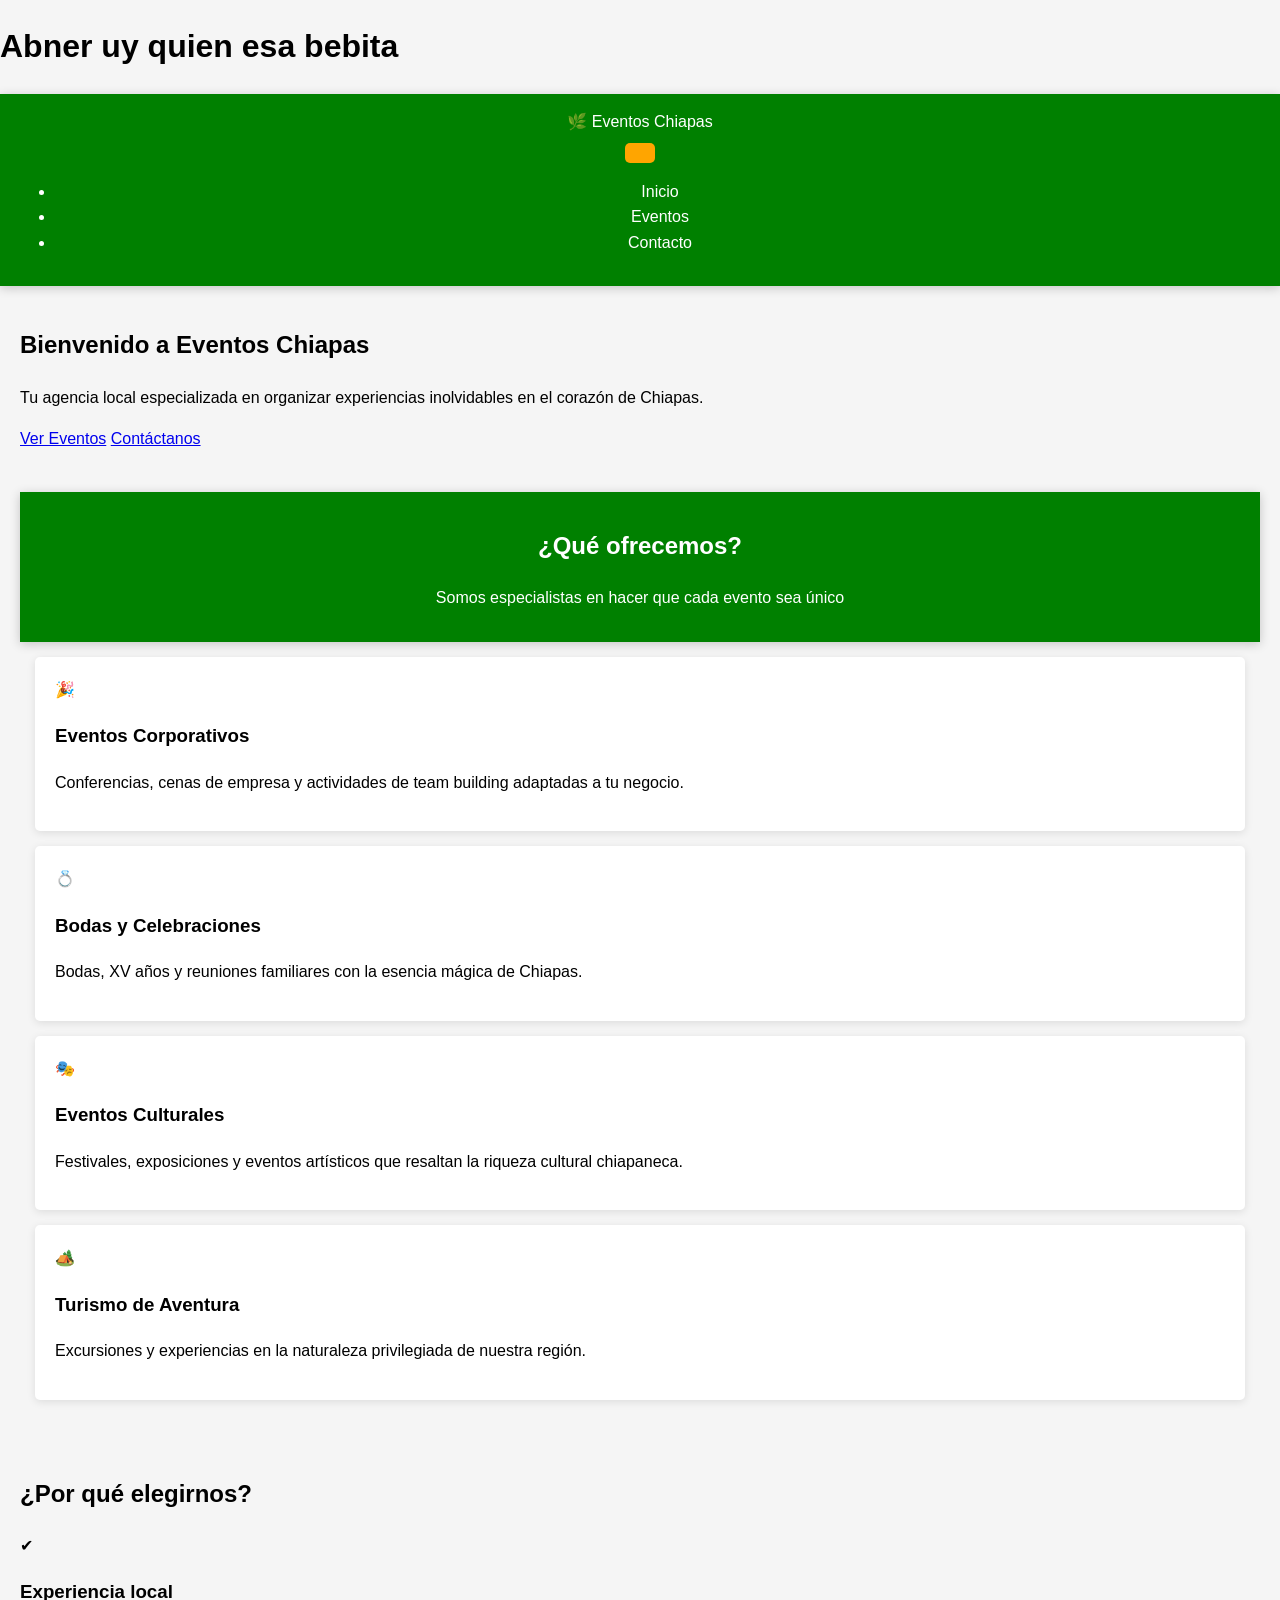
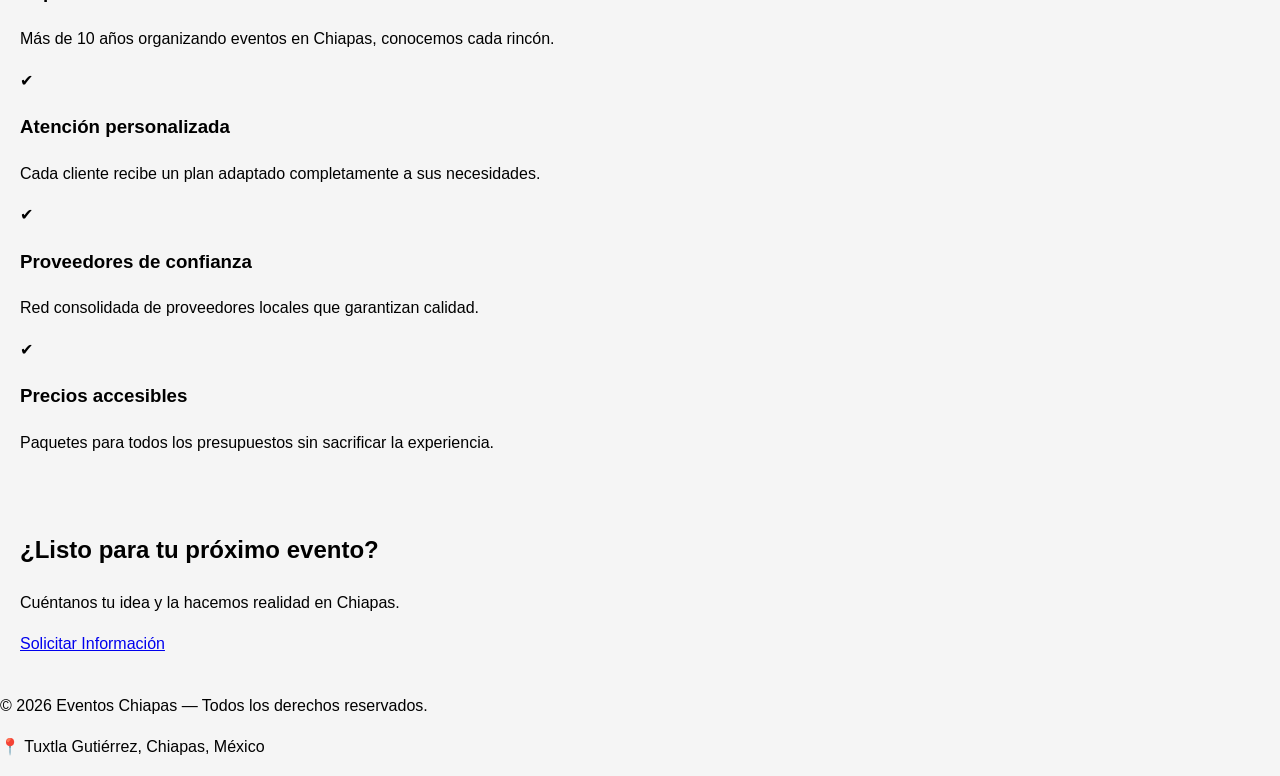
==== index.html @ 65fc5640 "Estructura final del proyecto web" ====
<!DOCTYPE html>
<html lang="es">
<head>
  <meta charset="UTF-8" />
  <meta name="viewport" content="width=device-width, initial-scale=1.0" />
  <title>Eventos Chiapas | Organización de Eventos y Experiencias Unicas</title>
<h1>Abner uy quien esa bebita</h1>
  <meta name="description" content="Agencia local especializada en la organización de bodas, eventos corporativos, culturales y turismo de aventura en Chiapas. ¡Haz tu evento inolvidable!">
  
  <!-- Google Fonts para mejorar la tipografía -->
  <link rel="preconnect" href="https://fonts.googleapis.com">
  <link rel="preconnect" href="https://fonts.gstatic.com" crossorigin>
  <link href="https://fonts.googleapis.com/css2?family=Montserrat:wght@400;600;700&family=Open+Sans:wght@400;600&display=swap" rel="stylesheet">
  
  <!-- Iconos de FontAwesome (Opcional, reemplaza los emojis para un look más pro) -->
  <link rel="stylesheet" href="https://cdnjs.cloudflare.com/ajax/libs/font-awesome/6.4.0/css/all.min.css" />
  
  <link rel="stylesheet" href="css/style.css" />
</head>
<body>

  <!-- NAVEGACIÓN -->
  <header class="site-header">
    <nav class="navbar" aria-label="Menú principal">
      <div class="nav-logo">
        <span class="logo-icon" aria-hidden="true">🌿</span> Eventos Chiapas
      </div>
      <button class="nav-toggle" id="navToggle" aria-label="Abrir menú de navegación" aria-expanded="false">
        <span class="hamburger"></span>
      </button>
      <ul class="nav-links" id="navLinks">
        <li><a href="index.html" class="nav-link active">Inicio</a></li>
        <li><a href="eventos.html" class="nav-link">Eventos</a></li>
        <li><a href="contacto.html" class="nav-link">Contacto</a></li>
      </ul>
    </nav>
  </header>

  <main>
    <!-- HERO -->
    <section class="hero" aria-label="Introducción">
      <div class="hero-content">
        <h1>Bienvenido a <span>Eventos Chiapas</span></h1>
        <p>Tu agencia local especializada en organizar experiencias inolvidables en el corazón de Chiapas.</p>
        <div class="hero-actions">
          <a href="eventos.html" class="btn btn-primary">Ver Eventos</a>
          <a href="contacto.html" class="btn btn-outline">Contáctanos</a>
        </div>
      </div>
    </section>

    <!-- SERVICIOS -->
    <section class="section" id="servicios">
      <div class="container">
        <header class="section-header">
          <h2 class="section-title">¿Qué ofrecemos?</h2>
          <p class="section-subtitle">Somos especialistas en hacer que cada evento sea único</p>
        </header>
        
        <div class="cards-grid">
          <article class="card">
            <div class="card-icon" aria-hidden="true">🎉</div>
            <h3>Eventos Corporativos</h3>
            <p>Conferencias, cenas de empresa y actividades de team building adaptadas a tu negocio.</p>
          </article>
          
          <article class="card">
            <div class="card-icon" aria-hidden="true">💍</div>
            <h3>Bodas y Celebraciones</h3>
            <p>Bodas, XV años y reuniones familiares con la esencia mágica de Chiapas.</p>
          </article>
          
          <article class="card">
            <div class="card-icon" aria-hidden="true">🎭</div>
            <h3>Eventos Culturales</h3>
            <p>Festivales, exposiciones y eventos artísticos que resaltan la riqueza cultural chiapaneca.</p>
          </article>
          
          <article class="card">
            <div class="card-icon" aria-hidden="true">🏕️</div>
            <h3>Turismo de Aventura</h3>
            <p>Excursiones y experiencias en la naturaleza privilegiada de nuestra región.</p>
          </article>
        </div>
      </div>
    </section>

    <!-- POR QUÉ ELEGIRNOS -->
    <section class="section section-alt" id="valores">
      <div class="container">
        <h2 class="section-title">¿Por qué elegirnos?</h2>
        <div class="features-list">
          <div class="feature-item">
            <span class="feature-check" aria-hidden="true">✔</span>
            <div>
              <h3>Experiencia local</h3>
              <p>Más de 10 años organizando eventos en Chiapas, conocemos cada rincón.</p>
            </div>
          </div>
          <div class="feature-item">
            <span class="feature-check" aria-hidden="true">✔</span>
            <div>
              <h3>Atención personalizada</h3>
              <p>Cada cliente recibe un plan adaptado completamente a sus necesidades.</p>
            </div>
          </div>
          <div class="feature-item">
            <span class="feature-check" aria-hidden="true">✔</span>
            <div>
              <h3>Proveedores de confianza</h3>
              <p>Red consolidada de proveedores locales que garantizan calidad.</p>
            </div>
          </div>
          <div class="feature-item">
            <span class="feature-check" aria-hidden="true">✔</span>
            <div>
              <h3>Precios accesibles</h3>
              <p>Paquetes para todos los presupuestos sin sacrificar la experiencia.</p>
            </div>
          </div>
        </div>
      </div>
    </section>

    <!-- CTA -->
    <section class="cta-section" aria-label="Llamado a la acción">
      <div class="container">
        <h2>¿Listo para tu próximo evento?</h2>
        <p>Cuéntanos tu idea y la hacemos realidad en Chiapas.</p>
        <a href="contacto.html" class="btn btn-secondary">Solicitar Información</a>
      </div>
    </section>
  </main>

  <!-- FOOTER -->
  <footer class="footer">
    <div class="container footer-content">
      <p>&copy; 2026 Eventos Chiapas — Todos los derechos reservados.</p>
      <p class="footer-location"><span aria-hidden="true">📍</span> Tuxtla Gutiérrez, Chiapas, México</p>
    </div>
  </footer>

  <script src="js/script.js"></script>
</body>
</html>
---- css/style.css ----
/* Estilos básicos */

body{
    font-family: Arial, sans-serif;
    background-color: #f5f5f5;
    margin: 0;
    padding: 0;
}

header{
    background-color: green;
    color: white;
    padding: 15px;
    text-align: center;
}

nav a{
    color: white;
    margin: 10px;
    text-decoration: none;
}

section{
    padding: 20px;
}

.card{
    background-color: white;
    padding: 20px;
    margin: 15px;
    border-radius: 5px;
}

/* Mejoras visuales */

body{
    line-height: 1.6;
}

header{
    box-shadow: 0 2px 10px rgba(0,0,0,0.2);
}

nav a:hover{
    color: yellow;
}

.card{
    transition: 0.3s;
    box-shadow: 0 2px 8px rgba(0,0,0,0.1);
}

.card:hover{
    transform: translateY(-5px);
}

button{
    background-color: orange;
    border: none;
    padding: 10px 15px;
    border-radius: 5px;
    cursor: pointer;
}
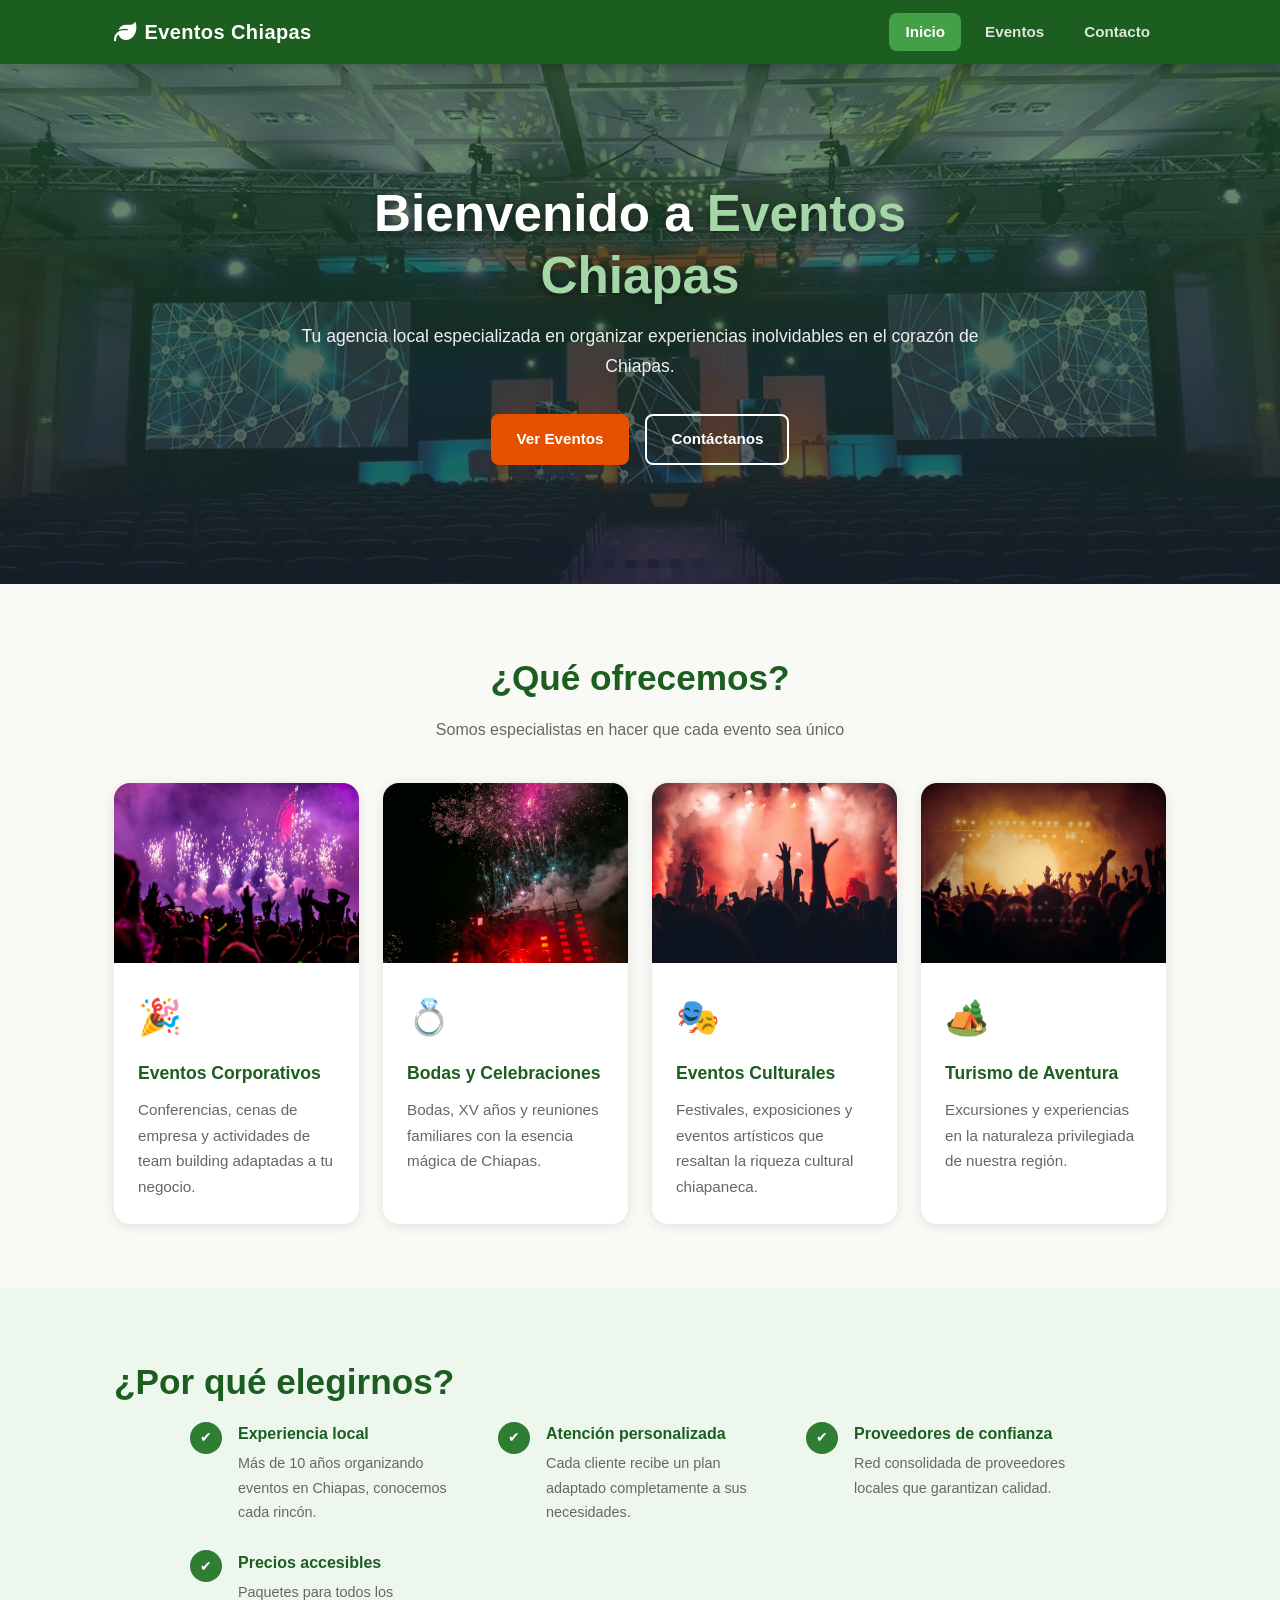
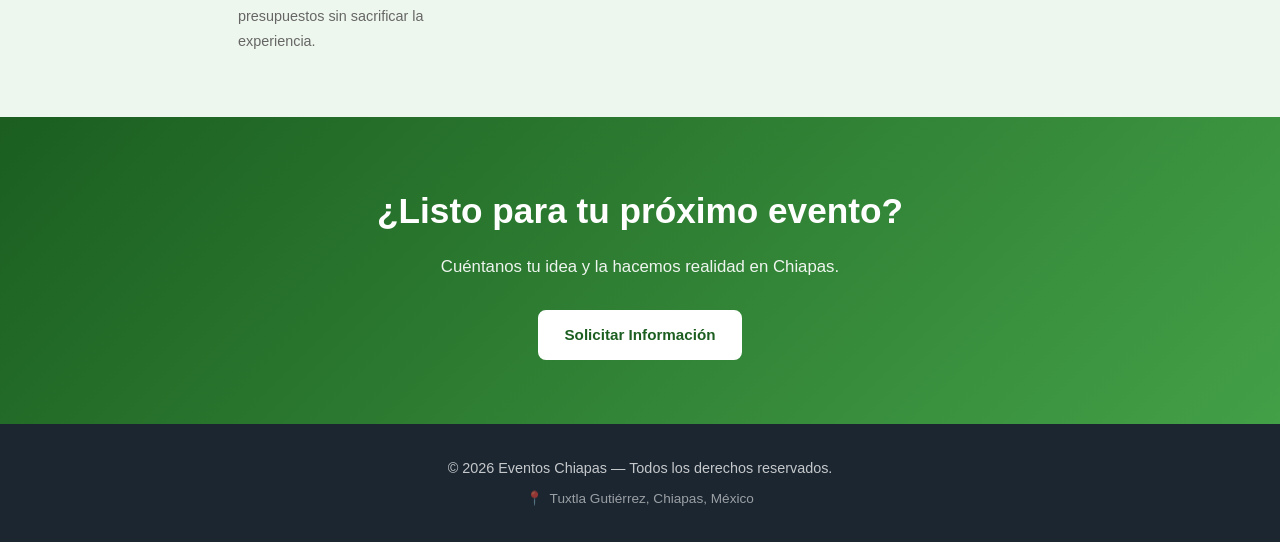
==== commit 2e3b98c6: "Commit_final" ====
--- a/index.html
+++ b/index.html
@@ -3,8 +3,7 @@
 <head>
   <meta charset="UTF-8" />
   <meta name="viewport" content="width=device-width, initial-scale=1.0" />
-  <title>Eventos Chiapas | Organización de Eventos y Experiencias Unicas</title>
-<h1>Abner uy quien esa bebita</h1>
+  <title>Eventos Chiapas | Organización de Eventos y Experiencias Únicas</title>
   <meta name="description" content="Agencia local especializada en la organización de bodas, eventos corporativos, culturales y turismo de aventura en Chiapas. ¡Haz tu evento inolvidable!">
   
   <!-- Google Fonts para mejorar la tipografía -->
@@ -23,7 +22,7 @@
   <header class="site-header">
     <nav class="navbar" aria-label="Menú principal">
       <div class="nav-logo">
-        <span class="logo-icon" aria-hidden="true">🌿</span> Eventos Chiapas
+        <i class="fa-solid fa-leaf logo-icon" aria-hidden="true"></i> Eventos Chiapas
       </div>
       <button class="nav-toggle" id="navToggle" aria-label="Abrir menú de navegación" aria-expanded="false">
         <span class="hamburger"></span>
@@ -59,27 +58,39 @@
         
         <div class="cards-grid">
           <article class="card">
-            <div class="card-icon" aria-hidden="true">🎉</div>
-            <h3>Eventos Corporativos</h3>
-            <p>Conferencias, cenas de empresa y actividades de team building adaptadas a tu negocio.</p>
+            <img src="img/evento-similar-1.jpg" alt="Eventos Corporativos" class="card-img" />
+            <div class="card-body">
+              <div class="card-icon" aria-hidden="true">🎉</div>
+              <h3>Eventos Corporativos</h3>
+              <p>Conferencias, cenas de empresa y actividades de team building adaptadas a tu negocio.</p>
+            </div>
           </article>
           
           <article class="card">
-            <div class="card-icon" aria-hidden="true">💍</div>
-            <h3>Bodas y Celebraciones</h3>
-            <p>Bodas, XV años y reuniones familiares con la esencia mágica de Chiapas.</p>
+            <img src="img/evento-similar-2.jpg" alt="Bodas y Celebraciones" class="card-img" />
+            <div class="card-body">
+              <div class="card-icon" aria-hidden="true">💍</div>
+              <h3>Bodas y Celebraciones</h3>
+              <p>Bodas, XV años y reuniones familiares con la esencia mágica de Chiapas.</p>
+            </div>
           </article>
           
           <article class="card">
-            <div class="card-icon" aria-hidden="true">🎭</div>
-            <h3>Eventos Culturales</h3>
-            <p>Festivales, exposiciones y eventos artísticos que resaltan la riqueza cultural chiapaneca.</p>
+            <img src="img/evento-similar-3.jpg" alt="Eventos Culturales" class="card-img" />
+            <div class="card-body">
+              <div class="card-icon" aria-hidden="true">🎭</div>
+              <h3>Eventos Culturales</h3>
+              <p>Festivales, exposiciones y eventos artísticos que resaltan la riqueza cultural chiapaneca.</p>
+            </div>
           </article>
           
           <article class="card">
-            <div class="card-icon" aria-hidden="true">🏕️</div>
-            <h3>Turismo de Aventura</h3>
-            <p>Excursiones y experiencias en la naturaleza privilegiada de nuestra región.</p>
+            <img src="img/evento-similar-4.jpg" alt="Turismo de Aventura" class="card-img" />
+            <div class="card-body">
+              <div class="card-icon" aria-hidden="true">🏕️</div>
+              <h3>Turismo de Aventura</h3>
+              <p>Excursiones y experiencias en la naturaleza privilegiada de nuestra región.</p>
+            </div>
           </article>
         </div>
       </div>
--- a/css/style.css
+++ b/css/style.css
@@ -1,63 +1,850 @@
-/* Estilos básicos */
-
-body{
-    font-family: Arial, sans-serif;
-    background-color: #f5f5f5;
-    margin: 0;
-    padding: 0;
-}
-
-header{
-    background-color: green;
-    color: white;
-    padding: 15px;
-    text-align: center;
-}
-
-nav a{
-    color: white;
-    margin: 10px;
-    text-decoration: none;
-}
-
-section{
-    padding: 20px;
-}
-
-.card{
-    background-color: white;
-    padding: 20px;
-    margin: 15px;
-    border-radius: 5px;
-}
-
-/* Mejoras visuales */
-
-body{
-    line-height: 1.6;
-}
-
-header{
-    box-shadow: 0 2px 10px rgba(0,0,0,0.2);
-}
-
-nav a:hover{
-    color: yellow;
-}
-
-.card{
-    transition: 0.3s;
-    box-shadow: 0 2px 8px rgba(0,0,0,0.1);
-}
-
-.card:hover{
-    transform: translateY(-5px);
-}
-
-button{
-    background-color: orange;
-    border: none;
-    padding: 10px 15px;
-    border-radius: 5px;
-    cursor: pointer;
+/* ============================================
+   EVENTOS CHIAPAS — Estilos Completos
+   ============================================ */
+
+/* ==============================
+   VARIABLES Y RESET
+   ============================== */
+:root {
+  --color-primary:       #2E7D32;
+  --color-primary-dark:  #1B5E20;
+  --color-primary-light: #43A047;
+  --color-accent:        #E65100;
+  --color-accent-light:  #FF6F00;
+  --color-dark:          #1B2631;
+  --color-text:          #333333;
+  --color-text-muted:    #666666;
+  --color-bg:            #F9F9F6;
+  --color-bg-alt:        #EEF7EE;
+  --color-white:         #FFFFFF;
+  --color-border:        #DDE8DD;
+
+  --font-heading: 'Montserrat', Arial, sans-serif;
+  --font-body:    'Open Sans', Arial, sans-serif;
+
+  --radius:    8px;
+  --radius-lg: 16px;
+  --shadow:       0 2px 12px rgba(0,0,0,0.10);
+  --shadow-hover: 0 8px 24px rgba(0,0,0,0.15);
+  --transition: 0.3s ease;
+
+  --max-width:      1100px;
+  --section-padding: 4rem 1.5rem;
+}
+
+*, *::before, *::after {
+  box-sizing: border-box;
+  margin: 0;
+  padding: 0;
+}
+
+html { scroll-behavior: smooth; }
+
+body {
+  font-family: var(--font-body);
+  background-color: var(--color-bg);
+  color: var(--color-text);
+  line-height: 1.7;
+}
+
+img {
+  display: block;
+  max-width: 100%;
+  height: auto;
+}
+
+a { color: inherit; text-decoration: none; }
+
+/* ==============================
+   CONTAINER
+   ============================== */
+.container {
+  max-width: var(--max-width);
+  margin: 0 auto;
+  padding: 0 1.5rem;
+}
+
+/* ==============================
+   NAVEGACIÓN
+   ============================== */
+.site-header {
+  position: sticky;
+  top: 0;
+  z-index: 100;
+  background-color: var(--color-primary-dark);
+  box-shadow: 0 2px 10px rgba(0,0,0,0.25);
+}
+
+.navbar {
+  display: flex;
+  align-items: center;
+  justify-content: space-between;
+  max-width: var(--max-width);
+  margin: 0 auto;
+  padding: 0 1.5rem;
+  height: 64px;
+}
+
+.nav-logo {
+  font-family: var(--font-heading);
+  font-size: 1.25rem;
+  font-weight: 700;
+  color: var(--color-white);
+  display: flex;
+  align-items: center;
+  gap: 0.5rem;
+  letter-spacing: 0.02em;
+}
+
+.logo-icon { font-size: 1.4rem; }
+
+.nav-links {
+  display: flex;
+  list-style: none;
+  gap: 0.5rem;
+}
+
+.nav-link {
+  display: block;
+  padding: 0.4rem 1rem;
+  border-radius: var(--radius);
+  color: rgba(255,255,255,0.85);
+  font-family: var(--font-heading);
+  font-size: 0.95rem;
+  font-weight: 600;
+  transition: background var(--transition), color var(--transition);
+}
+
+.nav-link:hover,
+.nav-link.active {
+  background-color: var(--color-primary-light);
+  color: var(--color-white);
+}
+
+.nav-toggle {
+  display: none;
+  background: none;
+  border: none;
+  cursor: pointer;
+  padding: 0.5rem;
+}
+
+.hamburger,
+.hamburger::before,
+.hamburger::after {
+  display: block;
+  width: 24px;
+  height: 2px;
+  background-color: var(--color-white);
+  border-radius: 2px;
+  transition: transform var(--transition);
+}
+
+.hamburger { position: relative; }
+
+.hamburger::before,
+.hamburger::after {
+  content: '';
+  position: absolute;
+  left: 0;
+}
+
+.hamburger::before { top: -7px; }
+.hamburger::after  { top:  7px; }
+
+/* ==============================
+   BOTONES
+   ============================== */
+.btn {
+  display: inline-block;
+  font-family: var(--font-heading);
+  font-size: 0.95rem;
+  font-weight: 600;
+  padding: 0.65rem 1.5rem;
+  border-radius: var(--radius);
+  border: 2px solid transparent;
+  cursor: pointer;
+  transition: background var(--transition), color var(--transition),
+              border-color var(--transition), transform var(--transition);
+  text-align: center;
+}
+
+.btn:hover { transform: translateY(-2px); }
+
+.btn-primary {
+  background-color: var(--color-accent);
+  color: var(--color-white);
+  border-color: var(--color-accent);
+}
+.btn-primary:hover {
+  background-color: var(--color-accent-light);
+  border-color: var(--color-accent-light);
+}
+
+.btn-secondary {
+  background-color: var(--color-white);
+  color: var(--color-primary-dark);
+  border-color: var(--color-white);
+}
+.btn-secondary:hover {
+  background-color: var(--color-bg-alt);
+  border-color: var(--color-bg-alt);
+}
+
+.btn-outline {
+  background-color: transparent;
+  color: var(--color-white);
+  border-color: var(--color-white);
+}
+.btn-outline:hover {
+  background-color: var(--color-white);
+  color: var(--color-primary-dark);
+}
+
+.btn-sm {
+  padding: 0.45rem 1rem;
+  font-size: 0.85rem;
+}
+
+.btn-full { width: 100%; }
+
+/* ==============================
+   HERO (página inicio)
+   ============================== */
+.hero {
+  min-height: 520px;
+  background-image:
+    linear-gradient(rgba(27,94,32,0.65), rgba(27,38,49,0.75)),
+    url('../img/Consejos-para-Disenar-el-Escenario-de-un-Evento.jpg');
+  background-size: cover;
+  background-position: center;
+  display: flex;
+  align-items: center;
+  justify-content: center;
+  text-align: center;
+  padding: 4rem 1.5rem;
+}
+
+.hero-content { max-width: 680px; color: var(--color-white); }
+
+.hero-content h1 {
+  font-family: var(--font-heading);
+  font-size: clamp(2rem, 5vw, 3.2rem);
+  font-weight: 700;
+  line-height: 1.2;
+  margin-bottom: 1rem;
+  text-shadow: 0 2px 8px rgba(0,0,0,0.4);
+}
+
+.hero-content h1 span { color: #A5D6A7; }
+
+.hero-content p {
+  font-size: 1.1rem;
+  margin-bottom: 2rem;
+  opacity: 0.92;
+}
+
+.hero-actions {
+  display: flex;
+  gap: 1rem;
+  justify-content: center;
+  flex-wrap: wrap;
+}
+
+/* ==============================
+   PAGE HERO (otras páginas)
+   ============================== */
+.page-hero {
+  background-image:
+    linear-gradient(rgba(27,94,32,0.70), rgba(27,38,49,0.80)),
+    url('../img/evento-similar-1.jpg');
+  background-size: cover;
+  background-position: center;
+  padding: 4rem 1.5rem;
+  text-align: center;
+  color: var(--color-white);
+}
+
+.page-hero h1 {
+  font-family: var(--font-heading);
+  font-size: clamp(1.8rem, 4vw, 2.8rem);
+  font-weight: 700;
+  margin-bottom: 0.5rem;
+  text-shadow: 0 2px 8px rgba(0,0,0,0.4);
+}
+
+.page-hero p {
+  font-size: 1.05rem;
+  opacity: 0.9;
+}
+
+/* ==============================
+   SECCIONES
+   ============================== */
+.section { padding: var(--section-padding); }
+
+.section-alt { background-color: var(--color-bg-alt); }
+
+.section-header {
+  text-align: center;
+  margin-bottom: 2.5rem;
+}
+
+.section-title {
+  font-family: var(--font-heading);
+  font-size: clamp(1.5rem, 3vw, 2.2rem);
+  font-weight: 700;
+  color: var(--color-primary-dark);
+  margin-bottom: 0.5rem;
+}
+
+.section-subtitle {
+  color: var(--color-text-muted);
+  font-size: 1rem;
+}
+
+/* ==============================
+   CARDS DE SERVICIOS
+   ============================== */
+.cards-grid {
+  display: grid;
+  grid-template-columns: repeat(auto-fit, minmax(230px, 1fr));
+  gap: 1.5rem;
+}
+
+.card {
+  background-color: var(--color-white);
+  border-radius: var(--radius-lg);
+  overflow: hidden;
+  box-shadow: var(--shadow);
+  transition: transform var(--transition), box-shadow var(--transition);
+  display: flex;
+  flex-direction: column;
+}
+
+.card:hover {
+  transform: translateY(-6px);
+  box-shadow: var(--shadow-hover);
+}
+
+.card-img {
+  width: 100%;
+  height: 180px;
+  object-fit: cover;
+}
+
+.card-body {
+  padding: 1.5rem;
+  flex: 1;
+}
+
+.card-icon {
+  font-size: 2.2rem;
+  margin-bottom: 0.75rem;
+}
+
+.card h3 {
+  font-family: var(--font-heading);
+  font-size: 1.1rem;
+  font-weight: 700;
+  color: var(--color-primary-dark);
+  margin-bottom: 0.5rem;
+}
+
+.card p {
+  font-size: 0.95rem;
+  color: var(--color-text-muted);
+}
+
+/* ==============================
+   LISTA DE CARACTERÍSTICAS
+   ============================== */
+.features-list {
+  display: grid;
+  grid-template-columns: repeat(auto-fit, minmax(240px, 1fr));
+  gap: 1.5rem;
+  max-width: 900px;
+  margin: 0 auto;
+}
+
+.feature-item {
+  display: flex;
+  gap: 1rem;
+  align-items: flex-start;
+}
+
+.feature-check {
+  flex-shrink: 0;
+  width: 2rem;
+  height: 2rem;
+  background-color: var(--color-primary);
+  color: var(--color-white);
+  border-radius: 50%;
+  display: flex;
+  align-items: center;
+  justify-content: center;
+  font-size: 0.9rem;
+  margin-top: 0.1rem;
+}
+
+.feature-item h3 {
+  font-family: var(--font-heading);
+  font-size: 1rem;
+  font-weight: 700;
+  color: var(--color-primary-dark);
+  margin-bottom: 0.25rem;
+}
+
+.feature-item p {
+  font-size: 0.9rem;
+  color: var(--color-text-muted);
+}
+
+/* ==============================
+   SECCIÓN CTA
+   ============================== */
+.cta-section {
+  background-image: linear-gradient(135deg, var(--color-primary-dark) 0%, var(--color-primary-light) 100%);
+  color: var(--color-white);
+  text-align: center;
+  padding: 4rem 1.5rem;
+}
+
+.cta-section h2 {
+  font-family: var(--font-heading);
+  font-size: clamp(1.5rem, 3vw, 2.2rem);
+  font-weight: 700;
+  margin-bottom: 0.75rem;
+}
+
+.cta-section p {
+  font-size: 1.05rem;
+  margin-bottom: 1.75rem;
+  opacity: 0.92;
+}
+
+/* ==============================
+   FILTROS DE EVENTOS
+   ============================== */
+.filter-bar {
+  display: flex;
+  align-items: center;
+  gap: 0.5rem;
+  flex-wrap: wrap;
+  margin-bottom: 2rem;
+}
+
+.filter-label {
+  font-weight: 600;
+  font-size: 0.95rem;
+  color: var(--color-text-muted);
+  margin-right: 0.25rem;
+}
+
+.filter-btn {
+  background-color: var(--color-white);
+  color: var(--color-text);
+  border: 2px solid var(--color-border);
+  padding: 0.4rem 1rem;
+  border-radius: 2rem;
+  font-family: var(--font-body);
+  font-size: 0.9rem;
+  font-weight: 600;
+  cursor: pointer;
+  transition: background var(--transition), border-color var(--transition), color var(--transition);
+}
+
+.filter-btn:hover,
+.filter-btn.active {
+  background-color: var(--color-primary);
+  border-color: var(--color-primary);
+  color: var(--color-white);
+}
+
+/* ==============================
+   TARJETAS DE EVENTOS
+   ============================== */
+.events-grid {
+  display: grid;
+  grid-template-columns: repeat(auto-fit, minmax(300px, 1fr));
+  gap: 1.75rem;
+}
+
+.event-card {
+  background-color: var(--color-white);
+  border-radius: var(--radius-lg);
+  overflow: hidden;
+  box-shadow: var(--shadow);
+  transition: transform var(--transition), box-shadow var(--transition);
+  display: flex;
+  flex-direction: column;
+}
+
+.event-card:hover {
+  transform: translateY(-6px);
+  box-shadow: var(--shadow-hover);
+}
+
+.event-img {
+  width: 100%;
+  height: 200px;
+  object-fit: cover;
+}
+
+.event-badge {
+  display: inline-block;
+  padding: 0.25rem 0.75rem;
+  border-radius: 2rem;
+  font-size: 0.78rem;
+  font-weight: 700;
+  font-family: var(--font-heading);
+  text-transform: uppercase;
+  letter-spacing: 0.05em;
+  margin: 1rem 1rem 0;
+  align-self: flex-start;
+}
+
+.event-badge.cultural    { background-color: #E3F2FD; color: #1565C0; }
+.event-badge.corporativo { background-color: #FFF3E0; color: #E65100; }
+.event-badge.aventura    { background-color: #E8F5E9; color: #2E7D32; }
+.event-badge.social      { background-color: #FCE4EC; color: #AD1457; }
+
+.event-body {
+  display: flex;
+  gap: 1rem;
+  padding: 1rem 1rem 0.5rem;
+  flex: 1;
+}
+
+.event-date {
+  flex-shrink: 0;
+  width: 52px;
+  height: 60px;
+  background-color: var(--color-primary);
+  color: var(--color-white);
+  border-radius: var(--radius);
+  display: flex;
+  flex-direction: column;
+  align-items: center;
+  justify-content: center;
+}
+
+.event-date .day {
+  font-family: var(--font-heading);
+  font-size: 1.5rem;
+  font-weight: 700;
+  line-height: 1;
+}
+
+.event-date .month {
+  font-size: 0.75rem;
+  font-weight: 600;
+  text-transform: uppercase;
+  letter-spacing: 0.05em;
+}
+
+.event-info h2 {
+  font-family: var(--font-heading);
+  font-size: 1.05rem;
+  font-weight: 700;
+  color: var(--color-dark);
+  margin-bottom: 0.3rem;
+}
+
+.event-info p {
+  font-size: 0.9rem;
+  color: var(--color-text-muted);
+  margin-bottom: 0.75rem;
+}
+
+.event-meta {
+  display: flex;
+  flex-direction: column;
+  gap: 0.25rem;
+}
+
+.event-meta p {
+  font-size: 0.82rem;
+  color: var(--color-text-muted);
+  margin: 0;
+  display: flex;
+  align-items: center;
+  gap: 0.4rem;
+}
+
+.event-meta i {
+  color: var(--color-primary);
+  width: 14px;
+}
+
+.event-card > .btn {
+  margin: 1rem;
+  align-self: flex-start;
+}
+
+.no-results {
+  text-align: center;
+  color: var(--color-text-muted);
+  font-size: 1rem;
+  padding: 2rem;
+}
+
+/* ==============================
+   PÁGINA DE CONTACTO
+   ============================== */
+.contact-layout {
+  display: grid;
+  grid-template-columns: 1fr 360px;
+  gap: 2.5rem;
+  align-items: start;
+}
+
+.contact-form-wrapper h2,
+.contact-info h2 {
+  font-family: var(--font-heading);
+  font-size: 1.5rem;
+  font-weight: 700;
+  color: var(--color-primary-dark);
+  margin-bottom: 0.5rem;
+}
+
+.form-note {
+  color: var(--color-text-muted);
+  margin-bottom: 1.5rem;
+  font-size: 0.95rem;
+}
+
+.contact-form {
+  display: flex;
+  flex-direction: column;
+  gap: 1rem;
+}
+
+.form-row {
+  display: grid;
+  grid-template-columns: 1fr 1fr;
+  gap: 1rem;
+}
+
+.form-group {
+  display: flex;
+  flex-direction: column;
+  gap: 0.3rem;
+}
+
+.form-group label {
+  font-size: 0.9rem;
+  font-weight: 600;
+  color: var(--color-text);
+}
+
+.form-group input,
+.form-group select,
+.form-group textarea {
+  padding: 0.6rem 0.9rem;
+  border: 2px solid var(--color-border);
+  border-radius: var(--radius);
+  font-family: var(--font-body);
+  font-size: 0.95rem;
+  color: var(--color-text);
+  background-color: var(--color-white);
+  transition: border-color var(--transition);
+  outline: none;
+}
+
+.form-group input:focus,
+.form-group select:focus,
+.form-group textarea:focus {
+  border-color: var(--color-primary-light);
+}
+
+.form-group textarea {
+  resize: vertical;
+  min-height: 120px;
+}
+
+.required { color: #D32F2F; }
+
+.field-error {
+  font-size: 0.82rem;
+  color: #D32F2F;
+  min-height: 1rem;
+}
+
+.form-success {
+  background-color: #E8F5E9;
+  border: 2px solid #81C784;
+  border-radius: var(--radius);
+  padding: 1.5rem;
+  text-align: center;
+}
+
+.form-success h3 {
+  font-family: var(--font-heading);
+  color: var(--color-primary-dark);
+  margin-bottom: 0.4rem;
+}
+
+.success-icon {
+  font-size: 2rem;
+  display: block;
+  margin-bottom: 0.5rem;
+}
+
+.contact-info {
+  background-color: var(--color-white);
+  border-radius: var(--radius-lg);
+  padding: 2rem;
+  box-shadow: var(--shadow);
+}
+
+.info-item {
+  display: flex;
+  gap: 1rem;
+  align-items: flex-start;
+  margin-bottom: 1.5rem;
+}
+
+.info-icon {
+  font-size: 1.3rem;
+  flex-shrink: 0;
+  margin-top: 0.15rem;
+  color: var(--color-primary);
+  width: 1.5rem;
+  text-align: center;
+}
+
+.info-item h4 {
+  font-family: var(--font-heading);
+  font-size: 0.85rem;
+  font-weight: 700;
+  color: var(--color-primary-dark);
+  margin-bottom: 0.2rem;
+  text-transform: uppercase;
+  letter-spacing: 0.05em;
+}
+
+.info-item p {
+  font-size: 0.92rem;
+  color: var(--color-text-muted);
+  line-height: 1.5;
+}
+
+.social-links {
+  border-top: 1px solid var(--color-border);
+  padding-top: 1.25rem;
+}
+
+.social-links h4 {
+  font-family: var(--font-heading);
+  font-size: 0.85rem;
+  font-weight: 700;
+  color: var(--color-primary-dark);
+  text-transform: uppercase;
+  letter-spacing: 0.05em;
+  margin-bottom: 0.75rem;
+}
+
+.social-row {
+  display: flex;
+  gap: 0.5rem;
+  flex-wrap: wrap;
+}
+
+.social-btn {
+  padding: 0.4rem 1rem;
+  border-radius: 2rem;
+  background-color: var(--color-bg-alt);
+  color: var(--color-primary-dark);
+  font-size: 0.85rem;
+  font-weight: 600;
+  font-family: var(--font-heading);
+  border: 2px solid var(--color-border);
+  transition: background var(--transition), color var(--transition), border-color var(--transition);
+  cursor: pointer;
+}
+
+.social-btn:hover {
+  background-color: var(--color-primary);
+  border-color: var(--color-primary);
+  color: var(--color-white);
+}
+
+/* ==============================
+   FOOTER
+   ============================== */
+.footer {
+  background-color: var(--color-dark);
+  color: rgba(255,255,255,0.75);
+  padding: 2rem 1.5rem;
+  text-align: center;
+}
+
+.footer-content {
+  display: flex;
+  flex-direction: column;
+  align-items: center;
+  gap: 0.4rem;
+  font-size: 0.9rem;
+}
+
+.footer-location {
+  display: flex;
+  align-items: center;
+  justify-content: center;
+  gap: 0.4rem;
+  font-size: 0.85rem;
+  opacity: 0.75;
+}
+
+/* ==============================
+   UTILIDADES
+   ============================== */
+.hidden { display: none !important; }
+
+/* ==============================
+   RESPONSIVE
+   ============================== */
+@media (max-width: 768px) {
+  .nav-toggle {
+    display: flex;
+    align-items: center;
+    justify-content: center;
+  }
+
+  .nav-links {
+    display: none;
+    flex-direction: column;
+    position: absolute;
+    top: 64px;
+    left: 0;
+    right: 0;
+    background-color: var(--color-primary-dark);
+    padding: 1rem;
+    gap: 0.25rem;
+    box-shadow: 0 4px 12px rgba(0,0,0,0.2);
+  }
+
+  .nav-links.open { display: flex; }
+
+  .hero { min-height: 420px; }
+
+  .cards-grid { grid-template-columns: 1fr 1fr; }
+
+  .events-grid { grid-template-columns: 1fr; }
+
+  .contact-layout { grid-template-columns: 1fr; }
+
+  .form-row { grid-template-columns: 1fr; }
+
+  .features-list { grid-template-columns: 1fr; }
+}
+
+@media (max-width: 480px) {
+  .cards-grid { grid-template-columns: 1fr; }
+
+  .hero-actions {
+    flex-direction: column;
+    align-items: center;
+  }
 }
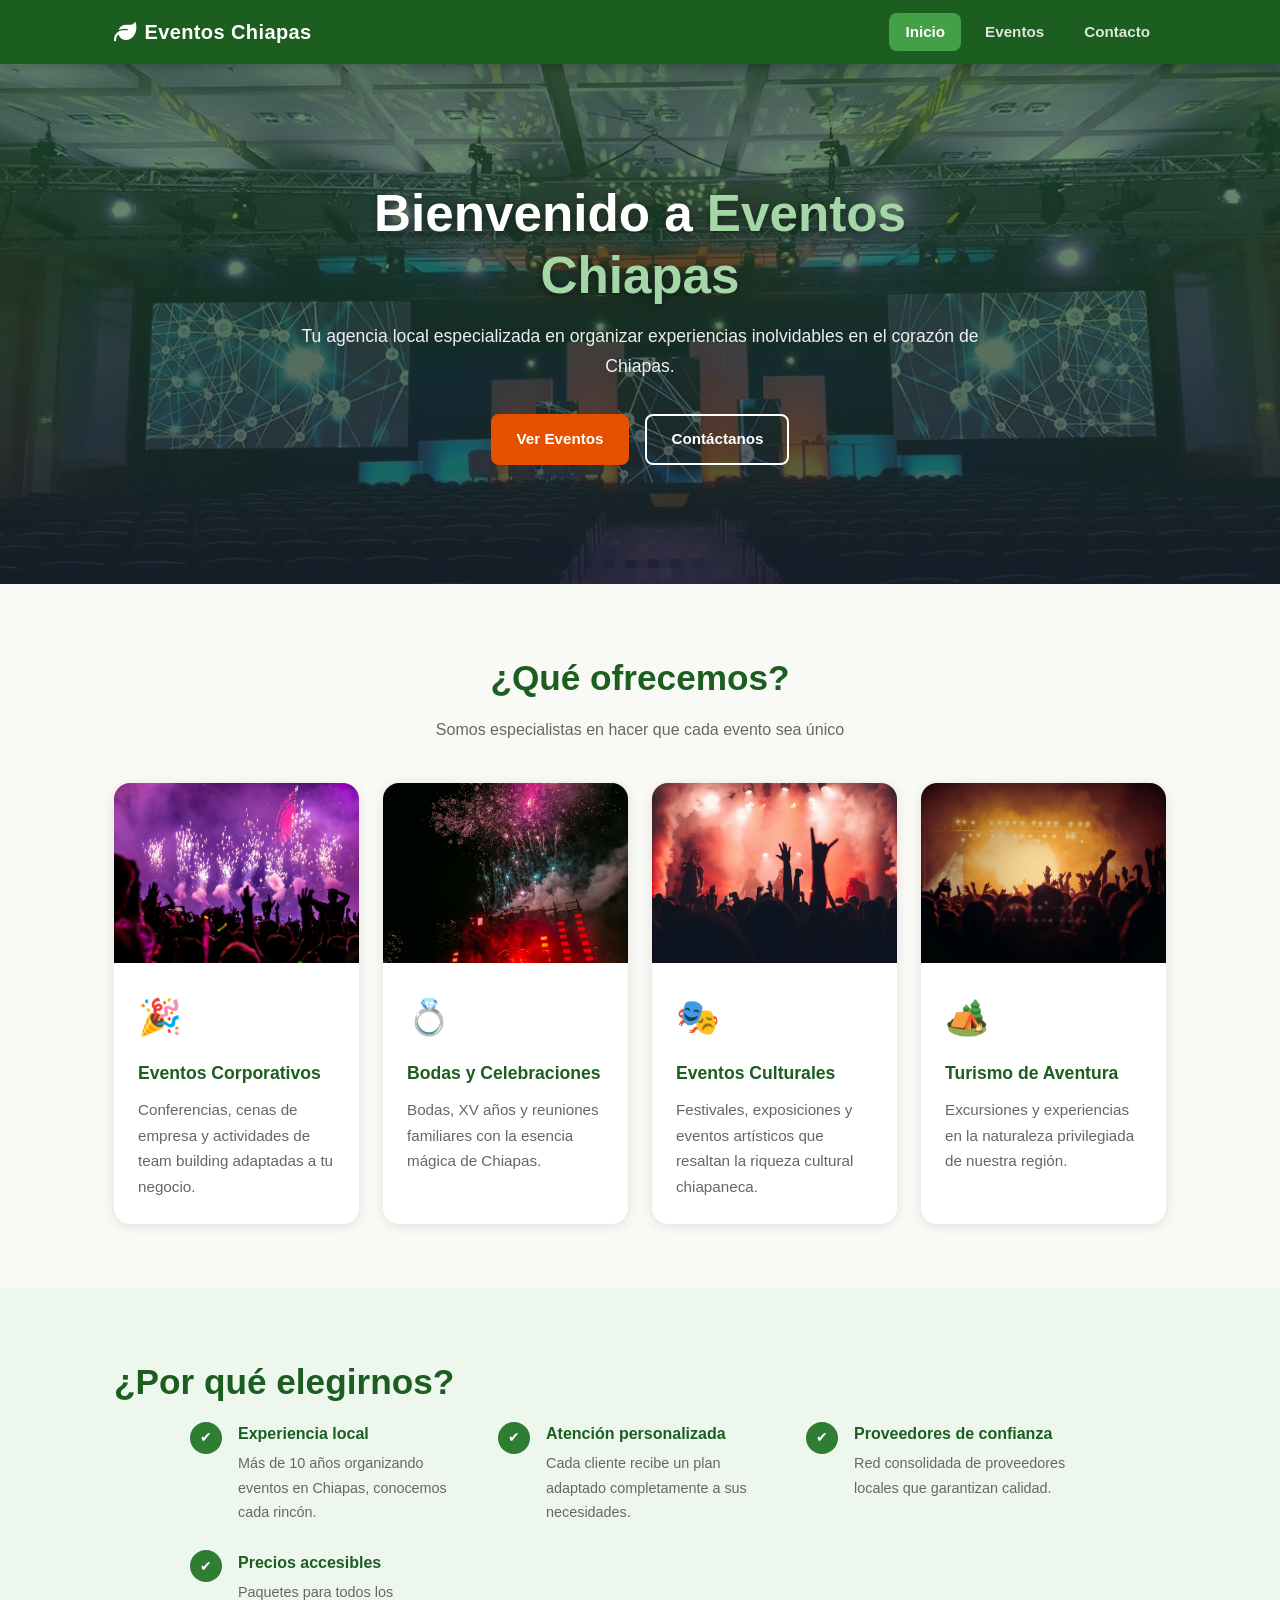
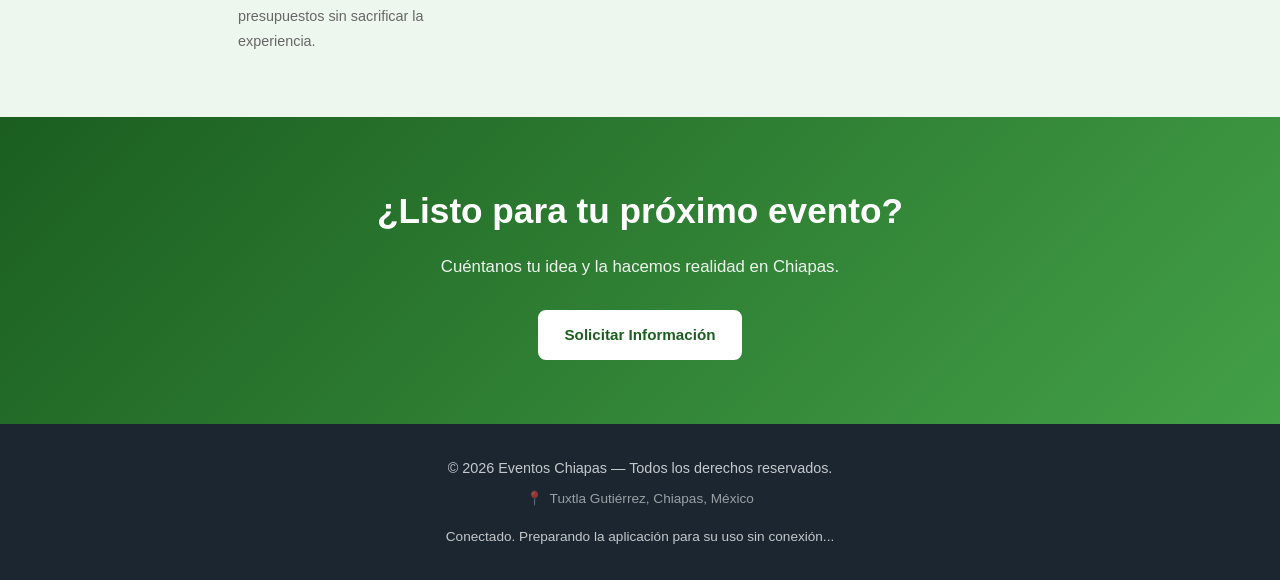
==== commit 3658b062: "pwa" ====
--- a/index.html
+++ b/index.html
@@ -5,6 +5,10 @@
   <meta name="viewport" content="width=device-width, initial-scale=1.0" />
   <title>Eventos Chiapas | Organización de Eventos y Experiencias Únicas</title>
   <meta name="description" content="Agencia local especializada en la organización de bodas, eventos corporativos, culturales y turismo de aventura en Chiapas. ¡Haz tu evento inolvidable!">
+  <meta name="theme-color" content="#1B5E20" />
+  <link rel="manifest" href="manifest.json" />
+  <link rel="icon" href="img/icon-192.png" type="image/png" />
+  <link rel="apple-touch-icon" href="img/icon-192.png" />
   
   <!-- Google Fonts para mejorar la tipografía -->
   <link rel="preconnect" href="https://fonts.googleapis.com">
@@ -148,6 +152,10 @@
     <div class="container footer-content">
       <p>&copy; 2026 Eventos Chiapas — Todos los derechos reservados.</p>
       <p class="footer-location"><span aria-hidden="true">📍</span> Tuxtla Gutiérrez, Chiapas, México</p>
+      <div class="pwa-tools">
+        <p id="pwaStatus" role="status" aria-live="polite">Comprobando disponibilidad de la aplicación...</p>
+        <button id="installApp" class="btn btn-secondary install-button" type="button" hidden>Instalar aplicación</button>
+      </div>
     </div>
   </footer>
 
--- a/css/style.css
+++ b/css/style.css
@@ -797,6 +797,22 @@
   opacity: 0.75;
 }
 
+.pwa-tools {
+  display: flex;
+  flex-direction: column;
+  align-items: center;
+  gap: 0.5rem;
+  margin-top: 0.5rem;
+}
+
+.pwa-tools p {
+  font-size: 0.85rem;
+}
+
+.install-button[hidden] {
+  display: none;
+}
+
 /* ==============================
    UTILIDADES
    ============================== */
